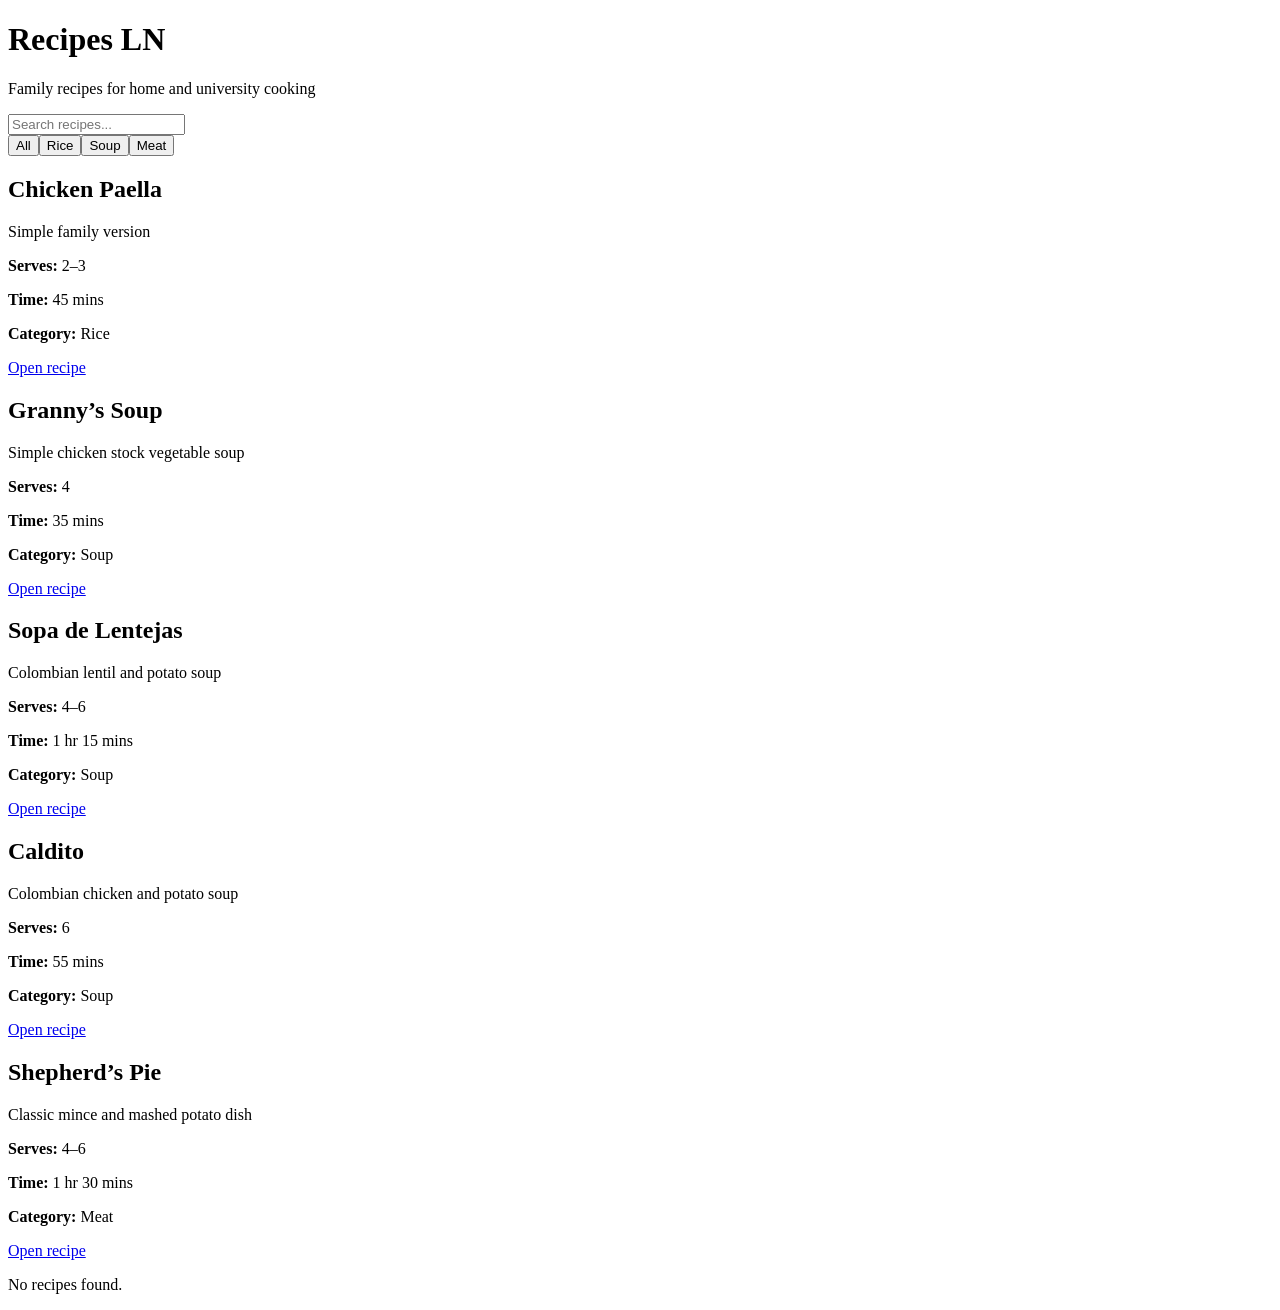
==== index.html @ b7c10781 "Build 1" ====
<!DOCTYPE html>
<html lang="en">
<head>
  <meta charset="UTF-8" />
  <meta name="viewport" content="width=device-width, initial-scale=1.0" />
  <title>Recipes LN</title>
  <link rel="stylesheet" href="css/styles.css" />
</head>
<body>
  <header class="site-header">
    <div class="container">
      <h1>Recipes LN</h1>
      <p class="subtitle">Family recipes for home and university cooking</p>
    </div>
  </header>

  <main class="container">
    <section class="controls">
      <input
        type="text"
        id="searchInput"
        placeholder="Search recipes..."
        aria-label="Search recipes"
      />
      <div id="categoryFilters" class="category-filters"></div>
    </section>

    <section>
      <div id="recipeList" class="recipe-grid"></div>
      <p id="noResultsMessage" class="hidden">No recipes found.</p>
    </section>
  </main>

  <script src="js/app.js"></script>
</body>
</html>
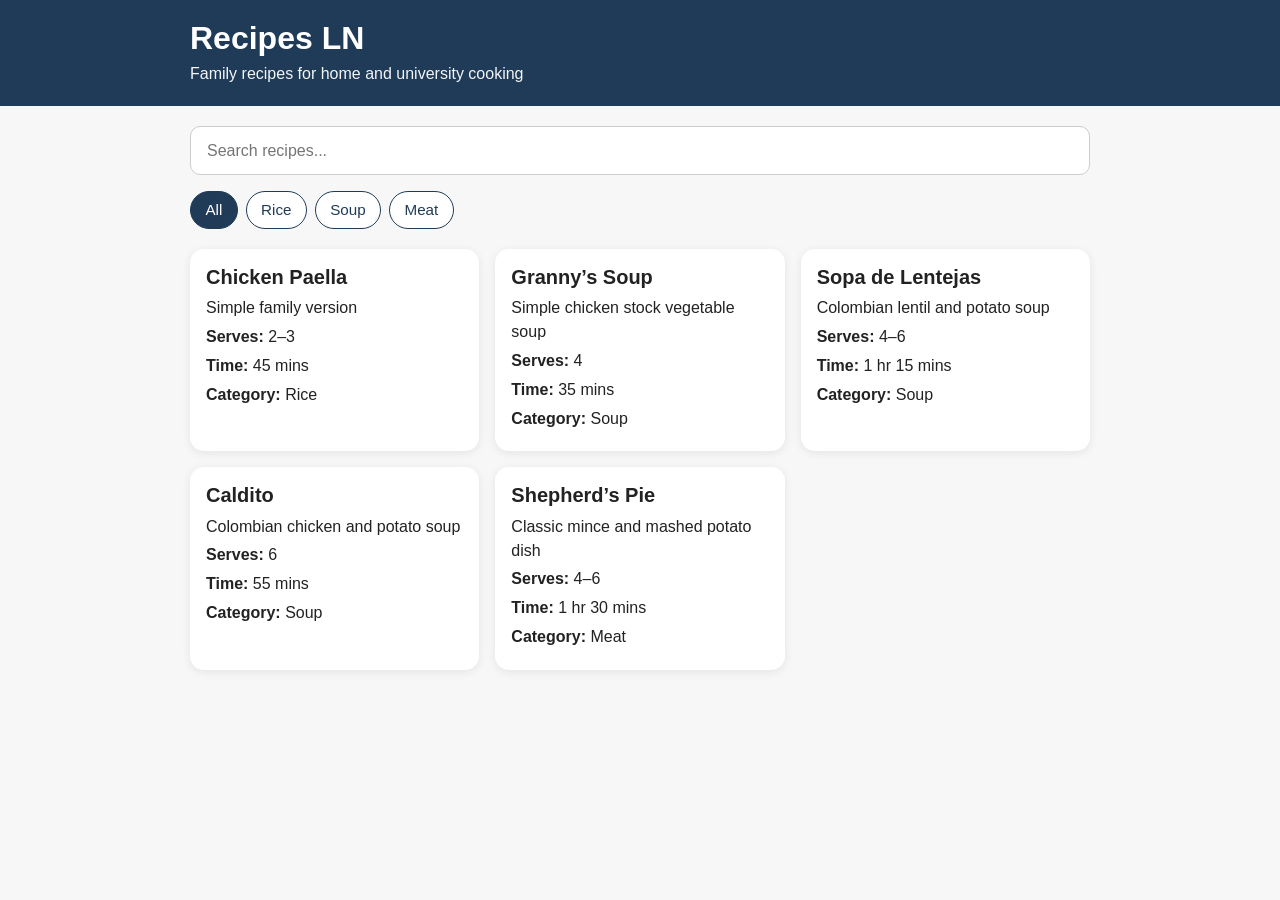
==== commit 41f8fba4: "icon1" ====
--- a/index.html
+++ b/index.html
@@ -1,11 +1,14 @@
 <!DOCTYPE html>
 <html lang="en">
+
 <head>
   <meta charset="UTF-8" />
   <meta name="viewport" content="width=device-width, initial-scale=1.0" />
   <title>Recipes LN</title>
   <link rel="stylesheet" href="css/styles.css" />
+  <link rel="icon" type="image/png" href="images/icon.png" />
 </head>
+
 <body>
   <header class="site-header">
     <div class="container">
@@ -16,12 +19,7 @@
 
   <main class="container">
     <section class="controls">
-      <input
-        type="text"
-        id="searchInput"
-        placeholder="Search recipes..."
-        aria-label="Search recipes"
-      />
+      <input type="text" id="searchInput" placeholder="Search recipes..." aria-label="Search recipes" />
       <div id="categoryFilters" class="category-filters"></div>
     </section>
 
@@ -33,4 +31,5 @@
 
   <script src="js/app.js"></script>
 </body>
+
 </html>
--- a/css/styles.css
+++ b/css/styles.css
@@ -0,0 +1,261 @@
+* {
+  box-sizing: border-box;
+}
+
+body {
+  margin: 0;
+  font-family: Arial, sans-serif;
+  line-height: 1.5;
+  background: #f7f7f7;
+  color: #222;
+}
+
+.container {
+  width: min(900px, 92%);
+  margin: 0 auto;
+}
+
+.site-header {
+  background: #1f3b57;
+  color: #fff;
+  padding: 1.25rem 0;
+  margin-bottom: 1.25rem;
+}
+
+.site-header h1 {
+  margin: 0 0 0.35rem;
+  font-size: 2rem;
+  line-height: 1.15;
+}
+
+.subtitle {
+  margin: 0;
+  opacity: 0.95;
+  font-size: 1rem;
+}
+
+.controls {
+  margin-bottom: 1.25rem;
+}
+
+#searchInput {
+  width: 100%;
+  padding: 0.9rem 1rem;
+  font-size: 1rem;
+  border: 1px solid #ccc;
+  border-radius: 10px;
+  margin-bottom: 1rem;
+  background: #fff;
+}
+
+.category-filters {
+  display: flex;
+  flex-wrap: wrap;
+  gap: 0.5rem;
+}
+
+.category-button {
+  border: 1px solid #1f3b57;
+  background: #fff;
+  color: #1f3b57;
+  padding: 0.55rem 0.9rem;
+  border-radius: 999px;
+  cursor: pointer;
+  font-size: 0.95rem;
+  line-height: 1.2;
+}
+
+.category-button.active {
+  background: #1f3b57;
+  color: #fff;
+}
+
+.recipe-grid {
+  display: grid;
+  grid-template-columns: repeat(auto-fit, minmax(240px, 1fr));
+  gap: 1rem;
+}
+
+.recipe-card {
+  display: block;
+  background: #fff;
+  border-radius: 14px;
+  padding: 1rem;
+  box-shadow: 0 2px 10px rgba(0, 0, 0, 0.08);
+  text-decoration: none;
+  color: inherit;
+  transition: transform 0.15s ease, box-shadow 0.15s ease;
+}
+
+.recipe-card:hover {
+  transform: translateY(-2px);
+  box-shadow: 0 4px 14px rgba(0, 0, 0, 0.12);
+}
+
+.recipe-card h2 {
+  margin-top: 0;
+  margin-bottom: 0.45rem;
+  font-size: 1.25rem;
+  line-height: 1.2;
+}
+
+.recipe-card p {
+  margin: 0.3rem 0;
+}
+
+.recipe-meta {
+  background: #fff;
+  border-radius: 14px;
+  padding: 1rem;
+  margin-bottom: 1rem;
+  box-shadow: 0 2px 10px rgba(0, 0, 0, 0.08);
+}
+
+.recipe-meta p {
+  margin: 0.35rem 0;
+}
+
+.recipe-detail {
+  font-size: 1.02rem;
+}
+
+.recipe-detail section {
+  background: #fff;
+  border-radius: 14px;
+  padding: 1rem;
+  margin-bottom: 1rem;
+  box-shadow: 0 2px 10px rgba(0, 0, 0, 0.08);
+}
+
+.recipe-detail h2 {
+  margin-top: 0;
+  margin-bottom: 0.75rem;
+  font-size: 1.2rem;
+}
+
+.recipe-detail ol,
+.recipe-detail ul {
+  margin: 0;
+}
+
+.recipe-detail ol {
+  padding-left: 1.3rem;
+}
+
+.recipe-detail ul {
+  padding-left: 1.15rem;
+}
+
+.recipe-detail ol li {
+  margin-bottom: 0.8rem;
+}
+
+.recipe-detail ul li {
+  margin-bottom: 0.45rem;
+}
+
+.back-link {
+  display: inline-block;
+  color: #fff;
+  text-decoration: none;
+  margin-bottom: 0.9rem;
+  font-weight: bold;
+}
+
+.hidden {
+  display: none;
+}
+
+#recipeMethod li {
+  cursor: pointer;
+  transition: background 0.2s ease;
+  border-radius: 8px;
+  padding: 0.2rem 0.3rem;
+}
+
+#recipeMethod li:hover {
+  background: #f0f4f8;
+}
+
+.active-step {
+  background: #d8e6f3;
+}
+
+#noResultsMessage,
+#recipeNotFound {
+  background: #fff;
+  border-radius: 14px;
+  padding: 1rem;
+  box-shadow: 0 2px 10px rgba(0, 0, 0, 0.08);
+}
+
+@media (max-width: 600px) {
+  .container {
+    width: min(100%, 94%);
+  }
+
+  .site-header {
+    padding: 1rem 0;
+    margin-bottom: 1rem;
+  }
+
+  .site-header h1 {
+    font-size: 1.7rem;
+  }
+
+  .subtitle {
+    font-size: 0.96rem;
+  }
+
+  #searchInput {
+    padding: 0.85rem 0.95rem;
+    font-size: 1rem;
+  }
+
+  .category-filters {
+    gap: 0.45rem;
+  }
+
+  .category-button {
+    padding: 0.5rem 0.8rem;
+    font-size: 0.9rem;
+  }
+
+  .recipe-grid {
+    grid-template-columns: 1fr;
+    gap: 0.85rem;
+  }
+
+  .recipe-card {
+    padding: 0.95rem;
+    border-radius: 12px;
+  }
+
+  .recipe-card h2 {
+    font-size: 1.2rem;
+  }
+
+  .recipe-meta,
+  .recipe-detail section,
+  #noResultsMessage,
+  #recipeNotFound {
+    padding: 0.95rem;
+    border-radius: 12px;
+  }
+
+  .recipe-detail {
+    font-size: 1rem;
+  }
+
+  .recipe-detail h2 {
+    font-size: 1.1rem;
+  }
+
+  .recipe-detail ol li {
+    margin-bottom: 0.9rem;
+  }
+
+  #recipeMethod li {
+    padding: 0.35rem 0.4rem;
+  }
+}
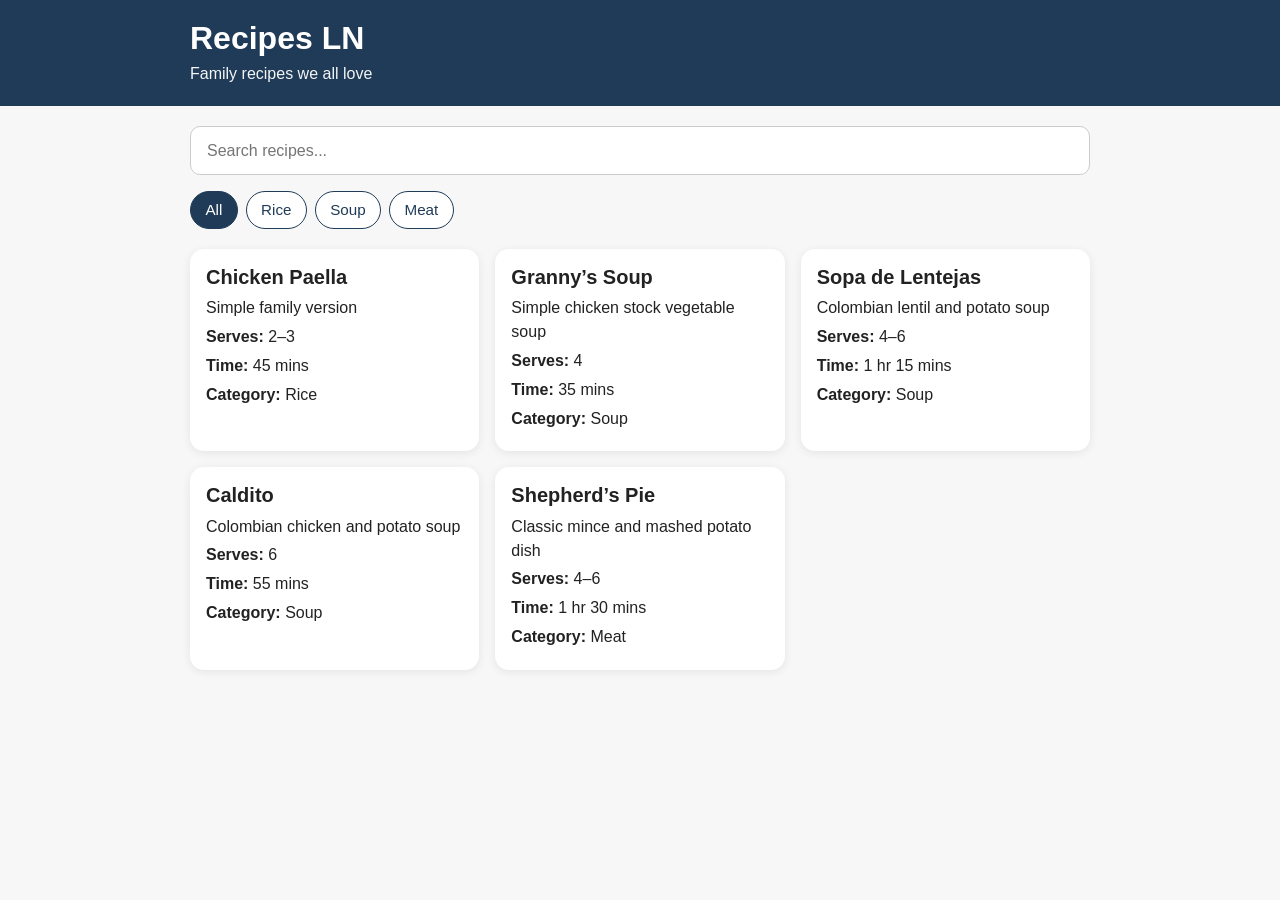
==== commit c2d0c7a0: "change index text" ====
--- a/index.html
+++ b/index.html
@@ -4,16 +4,22 @@
 <head>
   <meta charset="UTF-8" />
   <meta name="viewport" content="width=device-width, initial-scale=1.0" />
+  <meta name="theme-color" content="#1f3b57" />
   <title>Recipes LN</title>
+
+  <link rel="icon" type="image/png" sizes="32x32" href="images/icon.png" />
+  <link rel="icon" type="image/png" sizes="192x192" href="images/icon.png" />
+  <link rel="apple-touch-icon" href="images/icon.png" />
+  <link rel="manifest" href="manifest.json" />
+
   <link rel="stylesheet" href="css/styles.css" />
-  <link rel="icon" type="image/png" href="images/icon.png" />
 </head>
 
 <body>
   <header class="site-header">
     <div class="container">
       <h1>Recipes LN</h1>
-      <p class="subtitle">Family recipes for home and university cooking</p>
+      <p class="subtitle">Family recipes we all love</p>
     </div>
   </header>
 
--- a/css/styles.css
+++ b/css/styles.css
@@ -258,4 +258,13 @@
   #recipeMethod li {
     padding: 0.35rem 0.4rem;
   }
+
+  .recipe-detail a {
+    color: #1f3b57;
+    text-decoration: underline;
+  }
+
+  .recipe-detail a:hover {
+    text-decoration: none;
+  }
 }
